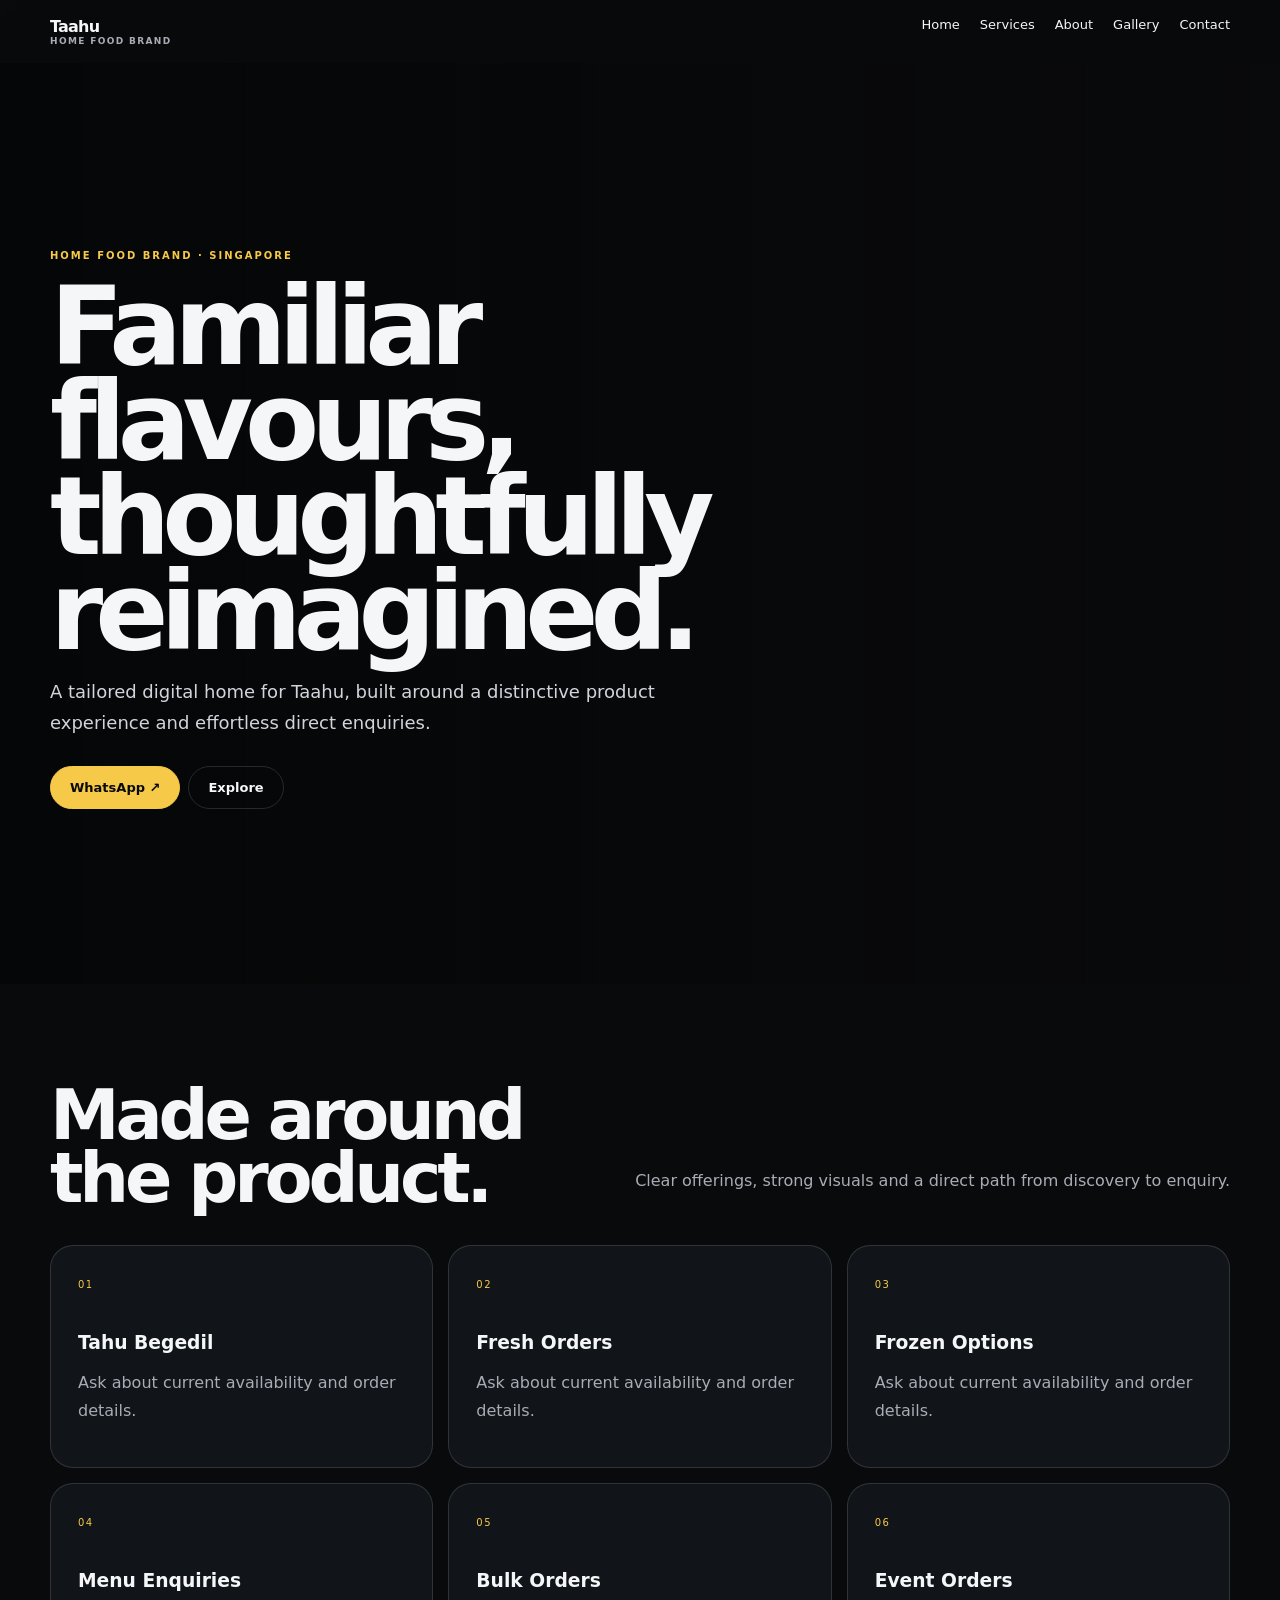
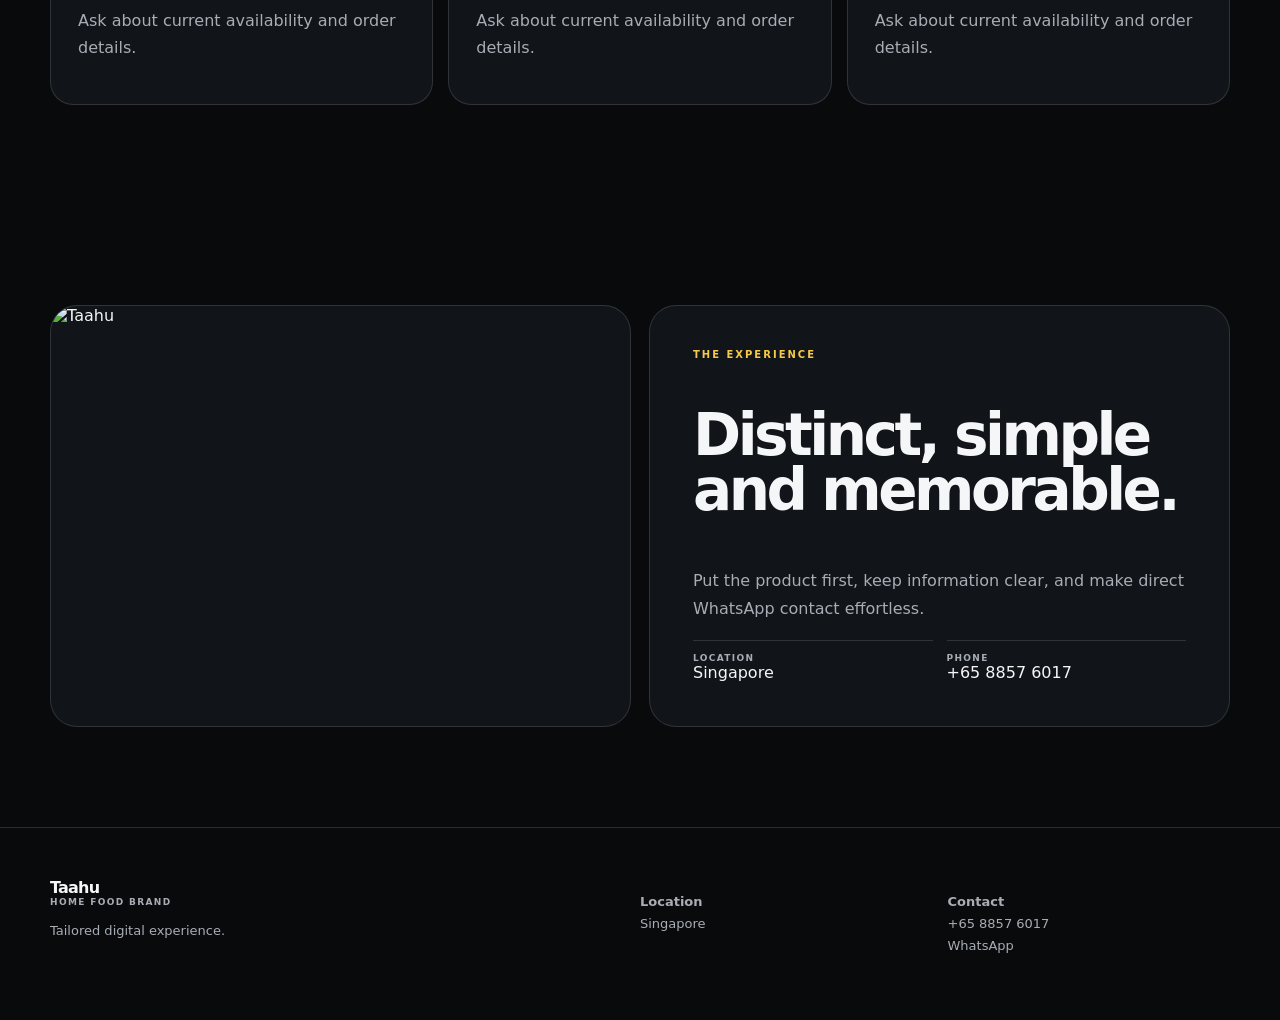
==== index.html @ affbb4fc "Build Taahu index.html" ====
<!doctype html><html><head><meta charset="utf-8"><meta name="viewport" content="width=device-width,initial-scale=1"><title>Taahu — index</title><style>:root{--b:#090a0c;--c:#111419;--t:#f5f6f7;--m:#a8adb5;--a:#f7c948;--l:#fff2}*{box-sizing:border-box}html{scroll-behavior:smooth}body{margin:0;background:var(--b);color:var(--t);font-family:Inter,system-ui,sans-serif}a{color:inherit;text-decoration:none}.w{width:min(calc(100% - 36px),1180px);margin:auto}.nav{position:fixed;z-index:5;inset:0 0 auto;padding:17px 0;background:#090a0ce8;backdrop-filter:blur(14px)}.ni{display:flex;justify-content:space-between}.brand{font-weight:850;letter-spacing:-.05em}.brand small{display:block;color:var(--m);font-size:9px;letter-spacing:.15em;text-transform:uppercase}.links{display:flex;gap:20px;font-size:13px}.links a:hover{color:var(--a)}section{padding:100px 0}.hero{min-height:100svh;position:relative;display:flex;align-items:end;overflow:hidden}.hero img{position:absolute;inset:0;width:100%;height:100%;object-fit:cover;filter:brightness(.58);z-index:-2}.hero:after{content:'';position:absolute;inset:0;background:linear-gradient(90deg,#050607e5,#05060722),linear-gradient(0deg,var(--b),transparent 45%);z-index:-1}.hero .w{padding:150px 0 75px}.ey{color:var(--a);font-size:10px;letter-spacing:.2em;text-transform:uppercase;font-weight:800}.hero h1{font-size:clamp(50px,9vw,108px);line-height:.88;letter-spacing:-.075em;max-width:900px;margin:18px 0}.hero p{max-width:650px;color:#d1d5db;line-height:1.7;font-size:18px}.btn{display:inline-block;margin:10px 8px 0 0;padding:13px 19px;border:1px solid var(--l);border-radius:999px;font-size:13px;font-weight:750}.primary{background:var(--a);color:#080a0b;border-color:var(--a)}.head{display:flex;justify-content:space-between;gap:25px;align-items:end;margin-bottom:35px}.head h2{font-size:clamp(40px,6vw,70px);line-height:.9;letter-spacing:-.06em;margin:0}.head p,.card p{color:var(--m);line-height:1.7}.grid{display:grid;grid-template-columns:repeat(3,1fr);gap:15px}.card{border:1px solid var(--l);border-radius:23px;padding:27px;min-height:205px;background:var(--c);transition:.4s}.card:hover{transform:translateY(-7px)}.num{color:var(--a);font-size:10px;letter-spacing:.15em}.card h3{margin:40px 0 8px}.split{display:grid;grid-template-columns:1fr 1fr;gap:18px}.panel{border:1px solid var(--l);border-radius:27px;overflow:hidden;background:var(--c)}.panel img{width:100%;height:100%;min-height:420px;object-fit:cover}.copy{padding:43px}.copy h2{font-size:clamp(35px,5vw,58px);line-height:.95;letter-spacing:-.06em}.copy p{color:var(--m);line-height:1.8}.facts{display:grid;grid-template-columns:1fr 1fr;gap:14px}.fact{border-top:1px solid var(--l);padding-top:12px}.fact b{display:block;color:var(--m);font-size:9px;letter-spacing:.15em;text-transform:uppercase}.gallery{display:grid;grid-template-columns:2fr 1fr 1fr;grid-auto-rows:240px;gap:12px}.gallery img{width:100%;height:100%;object-fit:cover;border-radius:18px}.gallery img:first-child{grid-row:span 2}.footer{border-top:1px solid var(--l);padding:50px 0}.foot{display:grid;grid-template-columns:2fr 1fr 1fr;gap:25px}.foot p{color:var(--m);font-size:13px;line-height:1.7}.reveal{opacity:0;transform:translateY(30px);transition:.8s}.on{opacity:1;transform:none}@media(max-width:800px){.links{display:none}.grid,.split,.foot{grid-template-columns:1fr}.head{display:block}.gallery{grid-template-columns:1fr 1fr;grid-auto-rows:170px}.gallery img:first-child{grid-column:span 2;grid-row:auto}.facts{grid-template-columns:1fr}.hero h1{font-size:clamp(50px,15vw,82px)}}</style></head><body><header class="nav"><div class="w ni"><a class="brand" href="index.html">Taahu<small>Home Food Brand</small></a><nav class="links"><a href="index.html">Home</a><a href="services.html">Services</a><a href="about.html">About</a><a href="gallery.html">Gallery</a><a href="contact.html">Contact</a></nav></div></header><main><section class="hero"><img src="https://images.unsplash.com/photo-1547592180-85f173990554?auto=format&fit=crop&w=1800&q=85" alt="Taahu"><div class="w reveal"><div class="ey">Home Food Brand · Singapore</div><h1>Familiar flavours, thoughtfully reimagined.</h1><p>A tailored digital home for Taahu, built around a distinctive product experience and effortless direct enquiries.</p><a class="btn primary" href="https://wa.me/6588576017?text=Hi%20Taahu%2C%20I%27d%20like%20to%20enquire.">WhatsApp ↗</a><a class="btn" href="services.html">Explore</a></div></section><section><div class="w"><div class="head reveal"><h2>Made around<br>the product.</h2><p>Clear offerings, strong visuals and a direct path from discovery to enquiry.</p></div><div class="grid"><article class="card reveal"><span class="num">01</span><h3>Tahu Begedil</h3><p>Ask about current availability and order details.</p></article><article class="card reveal"><span class="num">02</span><h3>Fresh Orders</h3><p>Ask about current availability and order details.</p></article><article class="card reveal"><span class="num">03</span><h3>Frozen Options</h3><p>Ask about current availability and order details.</p></article><article class="card reveal"><span class="num">04</span><h3>Menu Enquiries</h3><p>Ask about current availability and order details.</p></article><article class="card reveal"><span class="num">05</span><h3>Bulk Orders</h3><p>Ask about current availability and order details.</p></article><article class="card reveal"><span class="num">06</span><h3>Event Orders</h3><p>Ask about current availability and order details.</p></article></div></div></section><section><div class="w split"><div class="panel reveal"><img src="https://images.unsplash.com/photo-1547592180-85f173990554?auto=format&fit=crop&w=1800&q=85" alt="Taahu"></div><div class="panel copy reveal"><div class="ey">The experience</div><h2>Distinct, simple and memorable.</h2><p>Put the product first, keep information clear, and make direct WhatsApp contact effortless.</p><div class="facts"><div class="fact"><b>Location</b><span>Singapore</span></div><div class="fact"><b>Phone</b><span>+65 8857 6017</span></div></div></div></div></section></main><footer class="footer"><div class="w foot"><div><div class="brand">Taahu<small>Home Food Brand</small></div><p>Tailored digital experience.</p></div><div><p><b>Location</b><br>Singapore</p></div><div><p><b>Contact</b><br>+65 8857 6017<br><a href="https://wa.me/6588576017?text=Hi%20Taahu%2C%20I%27d%20like%20to%20enquire.">WhatsApp</a></p></div></div></footer><script>const q=new IntersectionObserver(es=>es.forEach(e=>e.isIntersecting&&e.target.classList.add('on')),{threshold:.12});document.querySelectorAll('.reveal').forEach(e=>q.observe(e));</script></body></html>
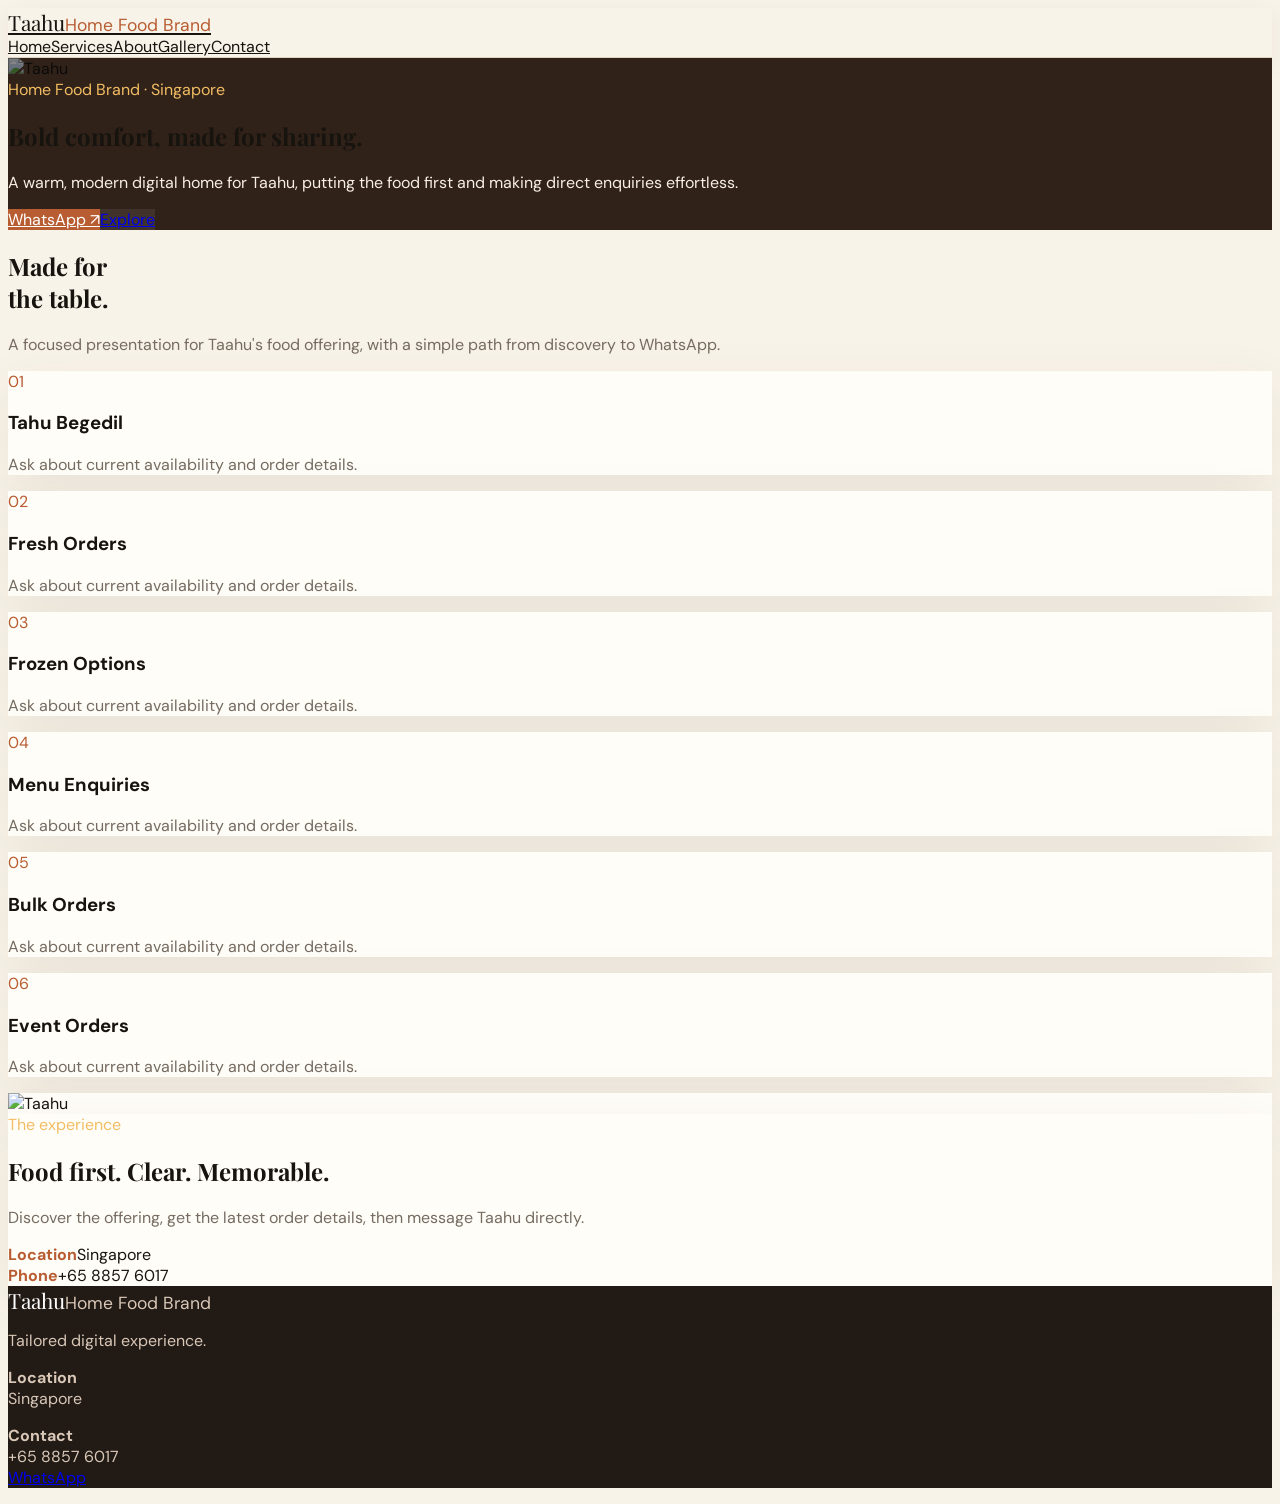
==== commit 1ccf397d: "Refine index.html for Taahu" ====
--- a/index.html
+++ b/index.html
@@ -1 +1 @@
-<!doctype html><html><head><meta charset="utf-8"><meta name="viewport" content="width=device-width,initial-scale=1"><title>Taahu — index</title><style>:root{--b:#090a0c;--c:#111419;--t:#f5f6f7;--m:#a8adb5;--a:#f7c948;--l:#fff2}*{box-sizing:border-box}html{scroll-behavior:smooth}body{margin:0;background:var(--b);color:var(--t);font-family:Inter,system-ui,sans-serif}a{color:inherit;text-decoration:none}.w{width:min(calc(100% - 36px),1180px);margin:auto}.nav{position:fixed;z-index:5;inset:0 0 auto;padding:17px 0;background:#090a0ce8;backdrop-filter:blur(14px)}.ni{display:flex;justify-content:space-between}.brand{font-weight:850;letter-spacing:-.05em}.brand small{display:block;color:var(--m);font-size:9px;letter-spacing:.15em;text-transform:uppercase}.links{display:flex;gap:20px;font-size:13px}.links a:hover{color:var(--a)}section{padding:100px 0}.hero{min-height:100svh;position:relative;display:flex;align-items:end;overflow:hidden}.hero img{position:absolute;inset:0;width:100%;height:100%;object-fit:cover;filter:brightness(.58);z-index:-2}.hero:after{content:'';position:absolute;inset:0;background:linear-gradient(90deg,#050607e5,#05060722),linear-gradient(0deg,var(--b),transparent 45%);z-index:-1}.hero .w{padding:150px 0 75px}.ey{color:var(--a);font-size:10px;letter-spacing:.2em;text-transform:uppercase;font-weight:800}.hero h1{font-size:clamp(50px,9vw,108px);line-height:.88;letter-spacing:-.075em;max-width:900px;margin:18px 0}.hero p{max-width:650px;color:#d1d5db;line-height:1.7;font-size:18px}.btn{display:inline-block;margin:10px 8px 0 0;padding:13px 19px;border:1px solid var(--l);border-radius:999px;font-size:13px;font-weight:750}.primary{background:var(--a);color:#080a0b;border-color:var(--a)}.head{display:flex;justify-content:space-between;gap:25px;align-items:end;margin-bottom:35px}.head h2{font-size:clamp(40px,6vw,70px);line-height:.9;letter-spacing:-.06em;margin:0}.head p,.card p{color:var(--m);line-height:1.7}.grid{display:grid;grid-template-columns:repeat(3,1fr);gap:15px}.card{border:1px solid var(--l);border-radius:23px;padding:27px;min-height:205px;background:var(--c);transition:.4s}.card:hover{transform:translateY(-7px)}.num{color:var(--a);font-size:10px;letter-spacing:.15em}.card h3{margin:40px 0 8px}.split{display:grid;grid-template-columns:1fr 1fr;gap:18px}.panel{border:1px solid var(--l);border-radius:27px;overflow:hidden;background:var(--c)}.panel img{width:100%;height:100%;min-height:420px;object-fit:cover}.copy{padding:43px}.copy h2{font-size:clamp(35px,5vw,58px);line-height:.95;letter-spacing:-.06em}.copy p{color:var(--m);line-height:1.8}.facts{display:grid;grid-template-columns:1fr 1fr;gap:14px}.fact{border-top:1px solid var(--l);padding-top:12px}.fact b{display:block;color:var(--m);font-size:9px;letter-spacing:.15em;text-transform:uppercase}.gallery{display:grid;grid-template-columns:2fr 1fr 1fr;grid-auto-rows:240px;gap:12px}.gallery img{width:100%;height:100%;object-fit:cover;border-radius:18px}.gallery img:first-child{grid-row:span 2}.footer{border-top:1px solid var(--l);padding:50px 0}.foot{display:grid;grid-template-columns:2fr 1fr 1fr;gap:25px}.foot p{color:var(--m);font-size:13px;line-height:1.7}.reveal{opacity:0;transform:translateY(30px);transition:.8s}.on{opacity:1;transform:none}@media(max-width:800px){.links{display:none}.grid,.split,.foot{grid-template-columns:1fr}.head{display:block}.gallery{grid-template-columns:1fr 1fr;grid-auto-rows:170px}.gallery img:first-child{grid-column:span 2;grid-row:auto}.facts{grid-template-columns:1fr}.hero h1{font-size:clamp(50px,15vw,82px)}}</style></head><body><header class="nav"><div class="w ni"><a class="brand" href="index.html">Taahu<small>Home Food Brand</small></a><nav class="links"><a href="index.html">Home</a><a href="services.html">Services</a><a href="about.html">About</a><a href="gallery.html">Gallery</a><a href="contact.html">Contact</a></nav></div></header><main><section class="hero"><img src="https://images.unsplash.com/photo-1547592180-85f173990554?auto=format&fit=crop&w=1800&q=85" alt="Taahu"><div class="w reveal"><div class="ey">Home Food Brand · Singapore</div><h1>Familiar flavours, thoughtfully reimagined.</h1><p>A tailored digital home for Taahu, built around a distinctive product experience and effortless direct enquiries.</p><a class="btn primary" href="https://wa.me/6588576017?text=Hi%20Taahu%2C%20I%27d%20like%20to%20enquire.">WhatsApp ↗</a><a class="btn" href="services.html">Explore</a></div></section><section><div class="w"><div class="head reveal"><h2>Made around<br>the product.</h2><p>Clear offerings, strong visuals and a direct path from discovery to enquiry.</p></div><div class="grid"><article class="card reveal"><span class="num">01</span><h3>Tahu Begedil</h3><p>Ask about current availability and order details.</p></article><article class="card reveal"><span class="num">02</span><h3>Fresh Orders</h3><p>Ask about current availability and order details.</p></article><article class="card reveal"><span class="num">03</span><h3>Frozen Options</h3><p>Ask about current availability and order details.</p></article><article class="card reveal"><span class="num">04</span><h3>Menu Enquiries</h3><p>Ask about current availability and order details.</p></article><article class="card reveal"><span class="num">05</span><h3>Bulk Orders</h3><p>Ask about current availability and order details.</p></article><article class="card reveal"><span class="num">06</span><h3>Event Orders</h3><p>Ask about current availability and order details.</p></article></div></div></section><section><div class="w split"><div class="panel reveal"><img src="https://images.unsplash.com/photo-1547592180-85f173990554?auto=format&fit=crop&w=1800&q=85" alt="Taahu"></div><div class="panel copy reveal"><div class="ey">The experience</div><h2>Distinct, simple and memorable.</h2><p>Put the product first, keep information clear, and make direct WhatsApp contact effortless.</p><div class="facts"><div class="fact"><b>Location</b><span>Singapore</span></div><div class="fact"><b>Phone</b><span>+65 8857 6017</span></div></div></div></div></section></main><footer class="footer"><div class="w foot"><div><div class="brand">Taahu<small>Home Food Brand</small></div><p>Tailored digital experience.</p></div><div><p><b>Location</b><br>Singapore</p></div><div><p><b>Contact</b><br>+65 8857 6017<br><a href="https://wa.me/6588576017?text=Hi%20Taahu%2C%20I%27d%20like%20to%20enquire.">WhatsApp</a></p></div></div></footer><script>const q=new IntersectionObserver(es=>es.forEach(e=>e.isIntersecting&&e.target.classList.add('on')),{threshold:.12});document.querySelectorAll('.reveal').forEach(e=>q.observe(e));</script></body></html>+<!doctype html><html><head><meta charset="utf-8"><meta name="viewport" content="width=device-width,initial-scale=1"><title>Taahu — Singapore</title><link rel="stylesheet" href="styles.css"></head><body><header class="nav"><div class="w ni"><a class="brand" href="index.html">Taahu<small>Home Food Brand</small></a><nav class="links"><a href="index.html">Home</a><a href="services.html">Services</a><a href="about.html">About</a><a href="gallery.html">Gallery</a><a href="contact.html">Contact</a></nav></div></header><main><section class="hero"><img src="https://images.unsplash.com/photo-1547592180-85f173990554?auto=format&fit=crop&w=1800&q=85" alt="Taahu"><div class="w reveal"><div class="ey">Home Food Brand · Singapore</div><h1>Bold comfort, made for sharing.</h1><p>A warm, modern digital home for Taahu, putting the food first and making direct enquiries effortless.</p><a class="btn primary" href="https://wa.me/6588576017?text=Hi%20Taahu%2C%20I%27d%20like%20to%20enquire.">WhatsApp ↗</a><a class="btn" href="services.html">Explore</a></div></section><section><div class="w"><div class="head reveal"><h2>Made for<br>the table.</h2><p>A focused presentation for Taahu's food offering, with a simple path from discovery to WhatsApp.</p></div><div class="grid"><article class="card reveal"><span class="num">01</span><h3>Tahu Begedil</h3><p>Ask about current availability and order details.</p></article><article class="card reveal"><span class="num">02</span><h3>Fresh Orders</h3><p>Ask about current availability and order details.</p></article><article class="card reveal"><span class="num">03</span><h3>Frozen Options</h3><p>Ask about current availability and order details.</p></article><article class="card reveal"><span class="num">04</span><h3>Menu Enquiries</h3><p>Ask about current availability and order details.</p></article><article class="card reveal"><span class="num">05</span><h3>Bulk Orders</h3><p>Ask about current availability and order details.</p></article><article class="card reveal"><span class="num">06</span><h3>Event Orders</h3><p>Ask about current availability and order details.</p></article></div></div></section><section><div class="w split"><div class="panel reveal"><img src="https://images.unsplash.com/photo-1547592180-85f173990554?auto=format&fit=crop&w=1800&q=85" alt="Taahu"></div><div class="panel copy reveal"><div class="ey">The experience</div><h2>Food first. Clear. Memorable.</h2><p>Discover the offering, get the latest order details, then message Taahu directly.</p><div class="facts"><div class="fact"><b>Location</b><span>Singapore</span></div><div class="fact"><b>Phone</b><span>+65 8857 6017</span></div></div></div></div></section></main><footer class="footer"><div class="w foot"><div><div class="brand">Taahu<small>Home Food Brand</small></div><p>Tailored digital experience.</p></div><div><p><b>Location</b><br>Singapore</p></div><div><p><b>Contact</b><br>+65 8857 6017<br><a href="https://wa.me/6588576017?text=Hi%20Taahu%2C%20I%27d%20like%20to%20enquire.">WhatsApp</a></p></div></div></footer><script src="script.js" defer></script></body></html>
--- a/styles.css
+++ b/styles.css
@@ -0,0 +1,3 @@
+@import url('https://fonts.googleapis.com/css2?family=DM+Sans:wght@400;500;600;700&family=Playfair+Display:wght@600;700&display=swap');
+:root{--ink:#17130f;--paper:#f8f3e9;--card:#fffdf8;--spice:#b85c32;--gold:#d79b32;--muted:#756b60;--line:#dfd2bf;--dark:#211a15}
+*{box-sizing:border-box}html{scroll-behavior:smooth}body{font-family:'DM Sans',sans-serif;background:var(--paper);color:var(--ink)}a{transition:.25s ease}.nav{background:rgba(248,243,233,.9)!important;border-bottom:1px solid var(--line);box-shadow:0 8px 28px rgba(50,35,20,.06)}.brand{font-family:'Playfair Display',serif;font-size:21px;color:var(--ink)}.brand small{font-family:'DM Sans',sans-serif;color:var(--spice)!important}.links a{color:var(--ink)}.links a:hover{color:var(--spice)!important}.hero{background:#302219}.hero img{filter:brightness(.52) saturate(.82)!important}.hero:after{background:linear-gradient(90deg,rgba(25,17,11,.82),rgba(25,17,11,.1)),linear-gradient(0deg,#211a15,transparent 55%)!important}.ey{color:#f2bd63!important}.hero h1,.head h2,.copy h2{font-family:'Playfair Display',serif;font-weight:700}.hero p{color:#f7eee4}.btn{border-color:rgba(255,255,255,.28);background:rgba(255,255,255,.08);backdrop-filter:blur(8px)}.primary{background:var(--spice)!important;border-color:var(--spice)!important;color:#fff!important}.card,.panel{background:var(--card);border-color:var(--line);box-shadow:0 18px 55px rgba(74,48,27,.08)}.card:hover{transform:translateY(-8px) rotate(-.3deg);box-shadow:0 28px 70px rgba(74,48,27,.14)}.num{color:var(--spice)}.card p,.head p,.copy p{color:var(--muted)}.fact{border-color:var(--line)}.fact b{color:var(--spice)}.gallery img{box-shadow:0 18px 45px rgba(74,48,27,.1)}.footer{background:var(--dark);border:0;color:#fff3e6}.footer .brand{color:#fff}.footer .brand small,.footer p{color:#d9c7b7!important}.footer a:hover{color:#f2bd63}.reveal{transition:opacity .8s ease,transform .8s cubic-bezier(.2,.75,.2,1)}@media(max-width:800px){.hero .w{padding-bottom:55px}.card{min-height:180px}.copy{padding:30px}}
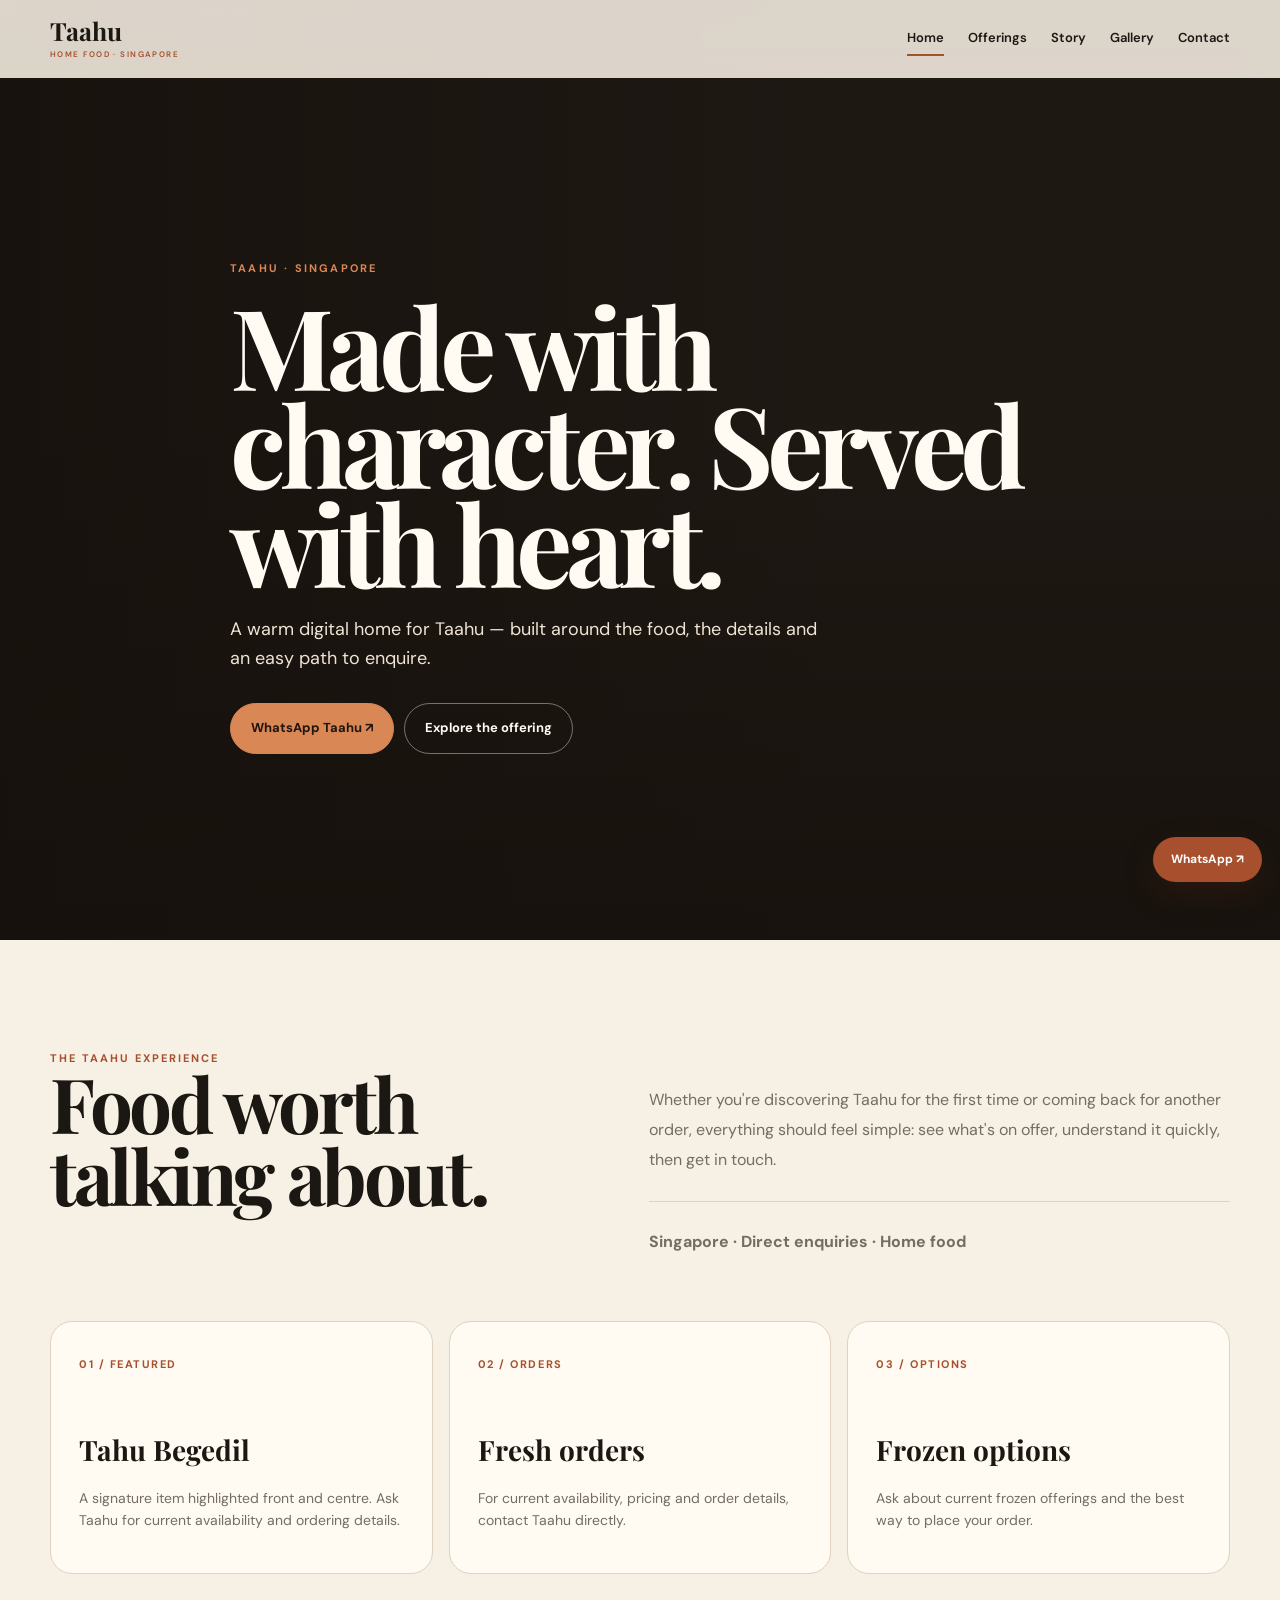
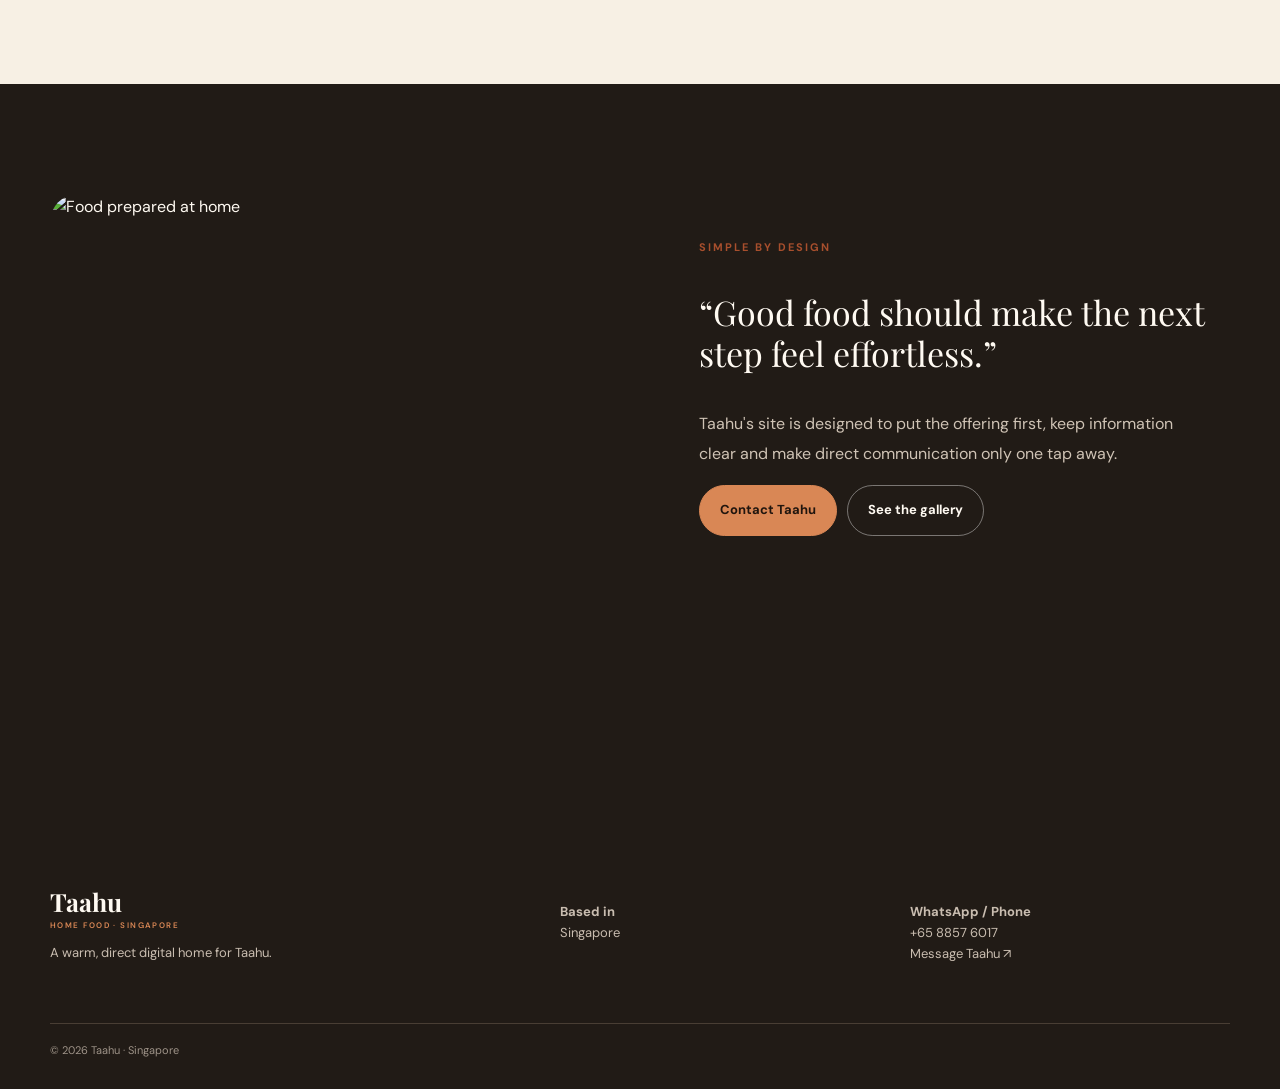
==== commit 841f9ec7: "Rebuild Taahu page design" ====
--- a/index.html
+++ b/index.html
@@ -1 +1 @@
-<!doctype html><html><head><meta charset="utf-8"><meta name="viewport" content="width=device-width,initial-scale=1"><title>Taahu — Singapore</title><link rel="stylesheet" href="styles.css"></head><body><header class="nav"><div class="w ni"><a class="brand" href="index.html">Taahu<small>Home Food Brand</small></a><nav class="links"><a href="index.html">Home</a><a href="services.html">Services</a><a href="about.html">About</a><a href="gallery.html">Gallery</a><a href="contact.html">Contact</a></nav></div></header><main><section class="hero"><img src="https://images.unsplash.com/photo-1547592180-85f173990554?auto=format&fit=crop&w=1800&q=85" alt="Taahu"><div class="w reveal"><div class="ey">Home Food Brand · Singapore</div><h1>Bold comfort, made for sharing.</h1><p>A warm, modern digital home for Taahu, putting the food first and making direct enquiries effortless.</p><a class="btn primary" href="https://wa.me/6588576017?text=Hi%20Taahu%2C%20I%27d%20like%20to%20enquire.">WhatsApp ↗</a><a class="btn" href="services.html">Explore</a></div></section><section><div class="w"><div class="head reveal"><h2>Made for<br>the table.</h2><p>A focused presentation for Taahu's food offering, with a simple path from discovery to WhatsApp.</p></div><div class="grid"><article class="card reveal"><span class="num">01</span><h3>Tahu Begedil</h3><p>Ask about current availability and order details.</p></article><article class="card reveal"><span class="num">02</span><h3>Fresh Orders</h3><p>Ask about current availability and order details.</p></article><article class="card reveal"><span class="num">03</span><h3>Frozen Options</h3><p>Ask about current availability and order details.</p></article><article class="card reveal"><span class="num">04</span><h3>Menu Enquiries</h3><p>Ask about current availability and order details.</p></article><article class="card reveal"><span class="num">05</span><h3>Bulk Orders</h3><p>Ask about current availability and order details.</p></article><article class="card reveal"><span class="num">06</span><h3>Event Orders</h3><p>Ask about current availability and order details.</p></article></div></div></section><section><div class="w split"><div class="panel reveal"><img src="https://images.unsplash.com/photo-1547592180-85f173990554?auto=format&fit=crop&w=1800&q=85" alt="Taahu"></div><div class="panel copy reveal"><div class="ey">The experience</div><h2>Food first. Clear. Memorable.</h2><p>Discover the offering, get the latest order details, then message Taahu directly.</p><div class="facts"><div class="fact"><b>Location</b><span>Singapore</span></div><div class="fact"><b>Phone</b><span>+65 8857 6017</span></div></div></div></div></section></main><footer class="footer"><div class="w foot"><div><div class="brand">Taahu<small>Home Food Brand</small></div><p>Tailored digital experience.</p></div><div><p><b>Location</b><br>Singapore</p></div><div><p><b>Contact</b><br>+65 8857 6017<br><a href="https://wa.me/6588576017?text=Hi%20Taahu%2C%20I%27d%20like%20to%20enquire.">WhatsApp</a></p></div></div></footer><script src="script.js" defer></script></body></html>+<!doctype html><html lang="en"><head><meta charset="utf-8"><meta name="viewport" content="width=device-width,initial-scale=1"><title>Taahu — Home Food, Singapore</title><meta name="description" content="Taahu — a Singapore home food brand. Discover the offering and enquire directly."><link rel="stylesheet" href="styles.css"></head><body><header class="nav"><div class="wrap nav-inner"><a class="brand" href="index.html">Taahu<small>Home Food · Singapore</small></a><button class="menu" aria-label="Menu">☰</button><nav class="links"><a href="index.html">Home</a><a href="services.html">Offerings</a><a href="about.html">Story</a><a href="gallery.html">Gallery</a><a href="contact.html">Contact</a></nav></div></header><main><section class="hero"><img class="hero-media" src="https://images.unsplash.com/photo-1547592180-85f173990554?auto=format&fit=crop&w=2000&q=90" alt="Fresh food prepared for sharing"><div class="wrap hero-content reveal"><div class="eyebrow">Taahu · Singapore</div><h1>Made with character. Served with heart.</h1><p>A warm digital home for Taahu — built around the food, the details and an easy path to enquire.</p><div class="actions"><a class="btn primary" href="https://wa.me/6588576017?text=Hi%20Taahu%2C%20I%27d%20like%20to%20enquire.">WhatsApp Taahu ↗</a><a class="btn" href="services.html">Explore the offering</a></div></div></section><section><div class="wrap"><div class="intro reveal"><div><div class="kicker">The Taahu experience</div><h2>Food worth<br>talking about.</h2></div><div><p>Whether you're discovering Taahu for the first time or coming back for another order, everything should feel simple: see what's on offer, understand it quickly, then get in touch.</p><div class="rule"></div><p><strong>Singapore · Direct enquiries · Home food</strong></p></div></div><div class="cards"><article class="card reveal stagger"><span class="number">01 / FEATURED</span><h3>Tahu Begedil</h3><p>A signature item highlighted front and centre. Ask Taahu for current availability and ordering details.</p></article><article class="card reveal stagger"><span class="number">02 / ORDERS</span><h3>Fresh orders</h3><p>For current availability, pricing and order details, contact Taahu directly.</p></article><article class="card reveal stagger"><span class="number">03 / OPTIONS</span><h3>Frozen options</h3><p>Ask about current frozen offerings and the best way to place your order.</p></article></div></div></section><section class="feature"><div class="wrap feature-grid"><div class="photo reveal"><img src="https://images.unsplash.com/photo-1515003197210-e0cd71810b5f?auto=format&fit=crop&w=1400&q=90" alt="Food prepared at home"></div><div class="feature-copy reveal"><div class="kicker">Simple by design</div><div class="quote">“Good food should make the next step feel effortless.”</div><p>Taahu's site is designed to put the offering first, keep information clear and make direct communication only one tap away.</p><div class="actions"><a class="btn primary" href="contact.html">Contact Taahu</a><a class="btn" href="gallery.html">See the gallery</a></div></div></div></section></main><footer class="footer"><div class="wrap footer-grid"><div><div class="brand">Taahu<small>Home Food · Singapore</small></div><p>A warm, direct digital home for Taahu.</p></div><div><p><strong>Based in</strong><br>Singapore</p></div><div><p><strong>WhatsApp / Phone</strong><br>+65 8857 6017<br><a href="https://wa.me/6588576017">Message Taahu ↗</a></p></div></div><div class="wrap bottom">© 2026 Taahu · Singapore</div></footer><a class="floating" href="https://wa.me/6588576017?text=Hi%20Taahu%2C%20I%27d%20like%20to%20enquire.">WhatsApp ↗</a><script src="script.js" defer></script></body></html>
--- a/styles.css
+++ b/styles.css
@@ -1,3 +1,3 @@
 @import url('https://fonts.googleapis.com/css2?family=DM+Sans:wght@400;500;600;700&family=Playfair+Display:wght@600;700&display=swap');
-:root{--ink:#17130f;--paper:#f8f3e9;--card:#fffdf8;--spice:#b85c32;--gold:#d79b32;--muted:#756b60;--line:#dfd2bf;--dark:#211a15}
-*{box-sizing:border-box}html{scroll-behavior:smooth}body{font-family:'DM Sans',sans-serif;background:var(--paper);color:var(--ink)}a{transition:.25s ease}.nav{background:rgba(248,243,233,.9)!important;border-bottom:1px solid var(--line);box-shadow:0 8px 28px rgba(50,35,20,.06)}.brand{font-family:'Playfair Display',serif;font-size:21px;color:var(--ink)}.brand small{font-family:'DM Sans',sans-serif;color:var(--spice)!important}.links a{color:var(--ink)}.links a:hover{color:var(--spice)!important}.hero{background:#302219}.hero img{filter:brightness(.52) saturate(.82)!important}.hero:after{background:linear-gradient(90deg,rgba(25,17,11,.82),rgba(25,17,11,.1)),linear-gradient(0deg,#211a15,transparent 55%)!important}.ey{color:#f2bd63!important}.hero h1,.head h2,.copy h2{font-family:'Playfair Display',serif;font-weight:700}.hero p{color:#f7eee4}.btn{border-color:rgba(255,255,255,.28);background:rgba(255,255,255,.08);backdrop-filter:blur(8px)}.primary{background:var(--spice)!important;border-color:var(--spice)!important;color:#fff!important}.card,.panel{background:var(--card);border-color:var(--line);box-shadow:0 18px 55px rgba(74,48,27,.08)}.card:hover{transform:translateY(-8px) rotate(-.3deg);box-shadow:0 28px 70px rgba(74,48,27,.14)}.num{color:var(--spice)}.card p,.head p,.copy p{color:var(--muted)}.fact{border-color:var(--line)}.fact b{color:var(--spice)}.gallery img{box-shadow:0 18px 45px rgba(74,48,27,.1)}.footer{background:var(--dark);border:0;color:#fff3e6}.footer .brand{color:#fff}.footer .brand small,.footer p{color:#d9c7b7!important}.footer a:hover{color:#f2bd63}.reveal{transition:opacity .8s ease,transform .8s cubic-bezier(.2,.75,.2,1)}@media(max-width:800px){.hero .w{padding-bottom:55px}.card{min-height:180px}.copy{padding:30px}}+:root{--ink:#1b1712;--cream:#f7f0e4;--paper:#fffaf2;--rust:#a84f2d;--clay:#d98755;--olive:#6c7150;--line:#dfd2c0;--muted:#756d63;--dark:#211b16}
+*{box-sizing:border-box}html{scroll-behavior:smooth}body{margin:0;background:var(--cream);color:var(--ink);font-family:'DM Sans',sans-serif;line-height:1.6}a{text-decoration:none;color:inherit}.wrap{width:min(1180px,calc(100% - 40px));margin:auto}.nav{position:fixed;top:0;left:0;right:0;z-index:20;padding:18px 0;background:rgba(247,240,228,.88);backdrop-filter:blur(16px);border-bottom:1px solid transparent;transition:.35s}.nav.scrolled{border-color:var(--line);box-shadow:0 12px 40px rgba(55,38,20,.08)}.nav-inner{display:flex;align-items:center;justify-content:space-between;gap:24px}.brand{font-family:'Playfair Display',serif;font-size:25px;font-weight:700;line-height:1}.brand small{display:block;font:600 8px 'DM Sans';letter-spacing:.18em;text-transform:uppercase;color:var(--rust);margin-top:6px}.links{display:flex;gap:24px;font-size:13px;font-weight:600}.links a{position:relative}.links a:after{content:'';position:absolute;left:0;bottom:-7px;width:0;height:2px;background:var(--rust);transition:.3s}.links a:hover:after,.links a.active:after{width:100%}.menu{display:none;border:0;background:var(--ink);color:var(--paper);border-radius:50%;width:42px;height:42px}.hero{min-height:100svh;display:grid;align-items:end;position:relative;overflow:hidden;background:var(--dark);color:var(--paper)}.hero-media{position:absolute;inset:0;width:100%;height:100%;object-fit:cover;opacity:.72}.hero:after{content:'';position:absolute;inset:0;background:linear-gradient(90deg,rgba(22,17,12,.88),rgba(22,17,12,.25) 65%),linear-gradient(0deg,rgba(22,17,12,.8),transparent 55%)}.hero-content{position:relative;z-index:2;padding:150px 0 76px;max-width:820px}.eyebrow{font-size:11px;font-weight:700;letter-spacing:.2em;text-transform:uppercase;color:var(--clay)}h1,h2,h3{margin-top:0}h1{font-family:'Playfair Display',serif;font-size:clamp(58px,9vw,112px);line-height:.88;letter-spacing:-.055em;margin:18px 0 24px}h2{font-family:'Playfair Display',serif;font-size:clamp(42px,6vw,76px);line-height:.94;letter-spacing:-.045em}.hero p{font-size:18px;max-width:600px;color:#eee3d4;margin-bottom:30px}.actions{display:flex;flex-wrap:wrap;gap:10px}.btn{display:inline-flex;align-items:center;justify-content:center;padding:14px 20px;border-radius:999px;border:1px solid rgba(255,255,255,.4);font-size:13px;font-weight:700;transition:.3s}.btn.primary{background:var(--clay);border-color:var(--clay);color:#20150e}.btn.dark{background:var(--ink);border-color:var(--ink);color:var(--paper)}.btn:hover{transform:translateY(-3px);filter:brightness(1.05)}section{padding:110px 0}.intro{display:grid;grid-template-columns:1fr 1.1fr;gap:70px;align-items:end}.intro p,.copy p{color:var(--muted);font-size:16px;line-height:1.9}.rule{height:1px;background:var(--line);margin:25px 0}.kicker{color:var(--rust);font-size:11px;font-weight:700;letter-spacing:.18em;text-transform:uppercase}.cards{display:grid;grid-template-columns:repeat(3,1fr);gap:16px;margin-top:48px}.card{background:var(--paper);border:1px solid var(--line);padding:28px;border-radius:22px;min-height:230px;transition:.35s}.card:hover{transform:translateY(-7px);box-shadow:0 20px 45px rgba(62,43,25,.1);border-color:#c7aa91}.card .number{font-size:11px;color:var(--rust);font-weight:700;letter-spacing:.14em}.card h3{font-family:'Playfair Display',serif;font-size:28px;margin:52px 0 8px}.card p{color:var(--muted);font-size:14px}.feature{background:var(--dark);color:var(--paper)}.feature-grid{display:grid;grid-template-columns:1.05fr .95fr;gap:20px;align-items:stretch}.photo{border-radius:28px;overflow:hidden;min-height:520px}.photo img{width:100%;height:100%;object-fit:cover;display:block}.feature-copy{padding:45px 20px}.feature-copy p{color:#cfc3b5;line-height:1.9}.quote{font-family:'Playfair Display',serif;font-size:34px;line-height:1.2;color:var(--paper);margin:35px 0}.page-head{padding-top:170px;padding-bottom:70px;background:var(--paper)}.page-head h1{color:var(--ink);font-size:clamp(55px,8vw,100px);max-width:850px}.page-head p{max-width:620px;color:var(--muted);font-size:17px}.split{display:grid;grid-template-columns:1fr 1fr;gap:20px}.panel{background:var(--paper);border:1px solid var(--line);border-radius:26px;overflow:hidden}.panel img{width:100%;height:100%;min-height:470px;object-fit:cover}.panel-copy{padding:44px}.facts{display:grid;grid-template-columns:1fr 1fr;gap:15px;margin:30px 0}.fact{border-top:1px solid var(--line);padding-top:12px}.fact b{display:block;font-size:9px;letter-spacing:.15em;text-transform:uppercase;color:var(--muted);margin-bottom:4px}.fact span{font-weight:600}.gallery{display:grid;grid-template-columns:1.35fr .8fr .8fr;grid-auto-rows:250px;gap:14px}.gallery figure{margin:0;border-radius:22px;overflow:hidden;background:#ddd}.gallery img{width:100%;height:100%;object-fit:cover;transition:.6s}.gallery figure:hover img{transform:scale(1.05)}.gallery figure:first-child{grid-row:span 2}.gallery figure:nth-child(4){grid-column:2/4}.contact-grid{display:grid;grid-template-columns:.85fr 1.15fr;gap:20px}.contact-card{padding:44px;background:var(--dark);color:var(--paper);border-radius:28px}.contact-card p{color:#d1c6b8}.contact-card .fact{border-color:#55483c}.footer{background:var(--dark);color:var(--paper);padding:65px 0 30px}.footer-grid{display:grid;grid-template-columns:1.5fr 1fr 1fr;gap:30px}.footer p{color:#c9bdb0;font-size:13px}.footer .brand small{color:var(--clay)}.bottom{border-top:1px solid #493e34;margin-top:45px;padding-top:18px;color:#9e9388;font-size:11px}.reveal{opacity:0;transform:translateY(28px);transition:opacity .8s ease,transform .8s ease}.reveal.on{opacity:1;transform:none}.stagger:nth-child(2){transition-delay:.08s}.stagger:nth-child(3){transition-delay:.16s}.stagger:nth-child(4){transition-delay:.24s}.floating{position:fixed;right:18px;bottom:18px;z-index:15;background:var(--rust);color:white;padding:13px 18px;border-radius:999px;font-size:12px;font-weight:700;box-shadow:0 12px 30px rgba(80,35,20,.28)}@media(max-width:800px){.wrap{width:min(100% - 28px,1180px)}.links{display:none;position:absolute;top:72px;left:14px;right:14px;background:var(--paper);border:1px solid var(--line);border-radius:18px;padding:18px;flex-direction:column;gap:15px;box-shadow:0 20px 50px rgba(30,20,10,.12)}.links.open{display:flex}.menu{display:block}.hero-content{padding:140px 0 55px}.intro,.feature-grid,.split,.contact-grid{grid-template-columns:1fr;gap:28px}.cards{grid-template-columns:1fr}.photo{min-height:360px}.gallery{grid-template-columns:1fr 1fr;grid-auto-rows:180px}.gallery figure:first-child{grid-column:span 2;grid-row:auto}.gallery figure:nth-child(4){grid-column:auto}.panel img{min-height:330px}.panel-copy,.contact-card{padding:30px}.facts{grid-template-columns:1fr}.footer-grid{grid-template-columns:1fr 1fr}.footer-grid>div:first-child{grid-column:1/-1}section{padding:80px 0}}
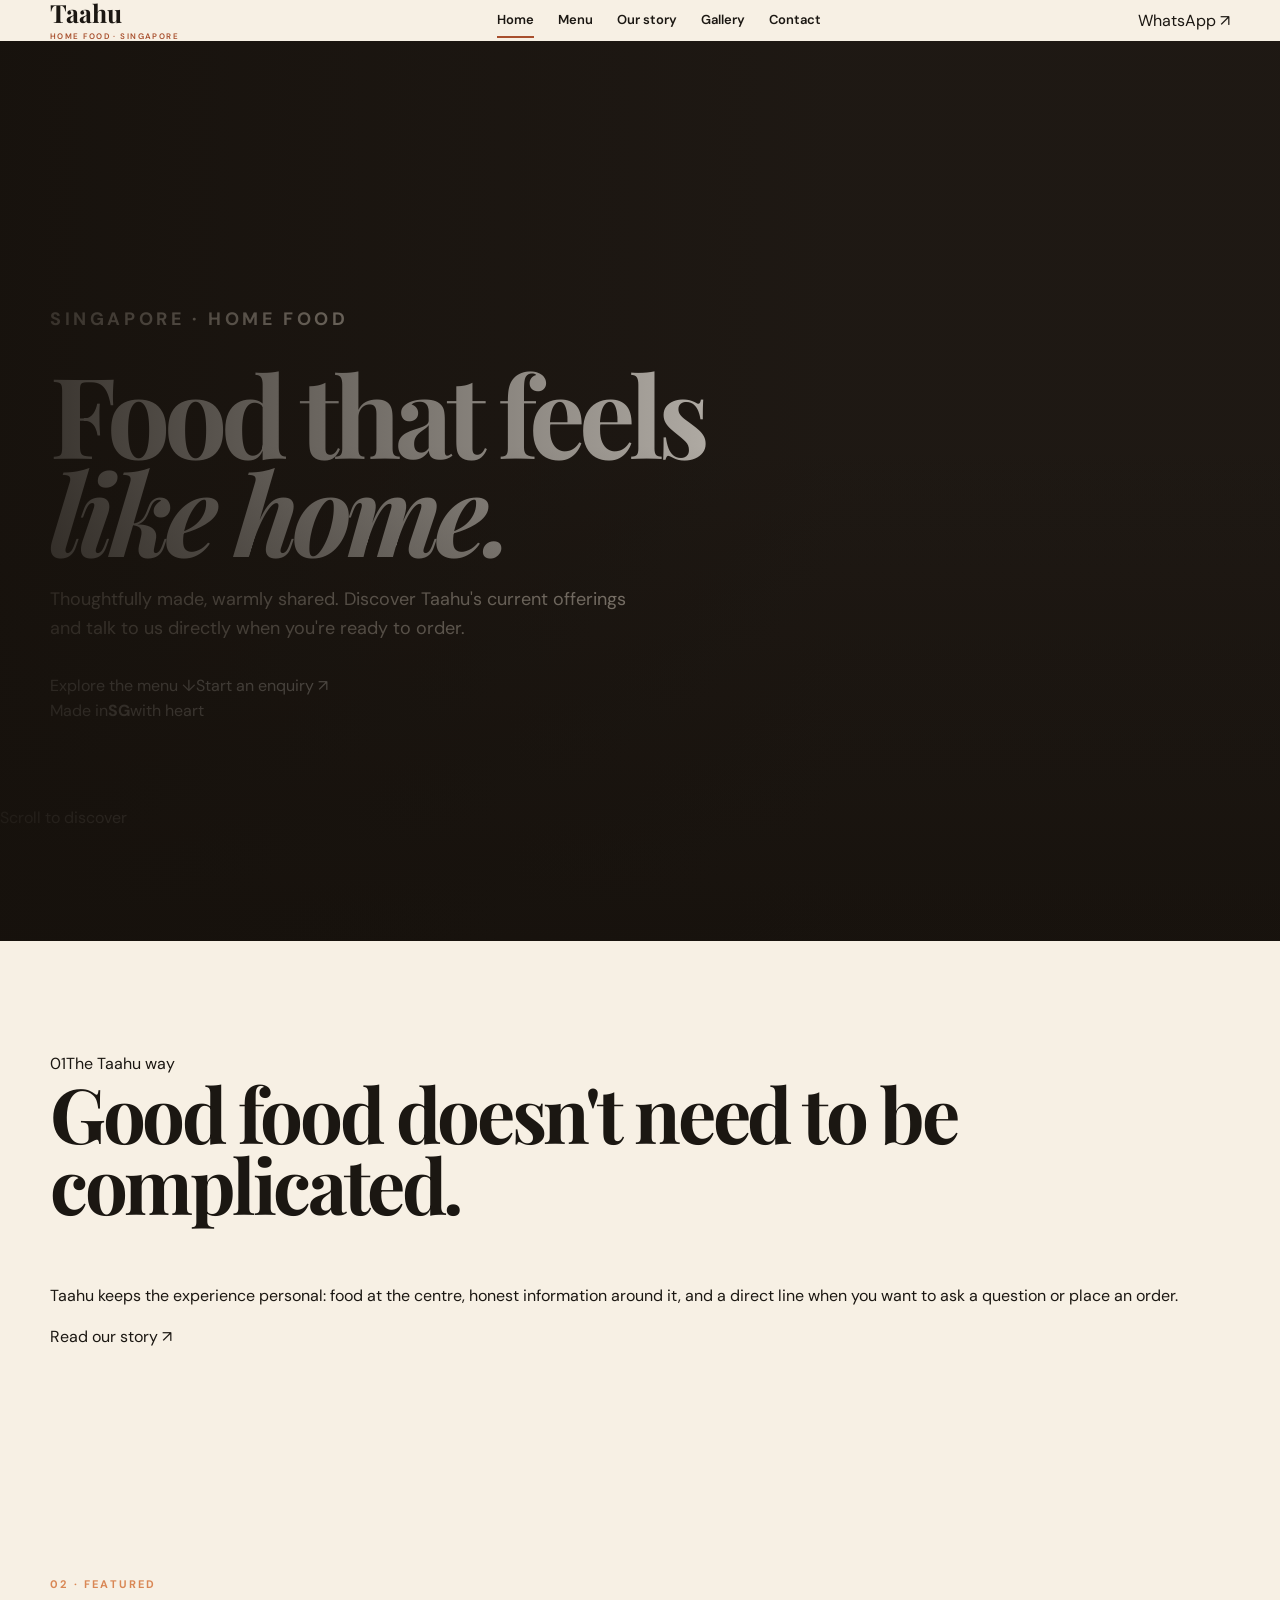
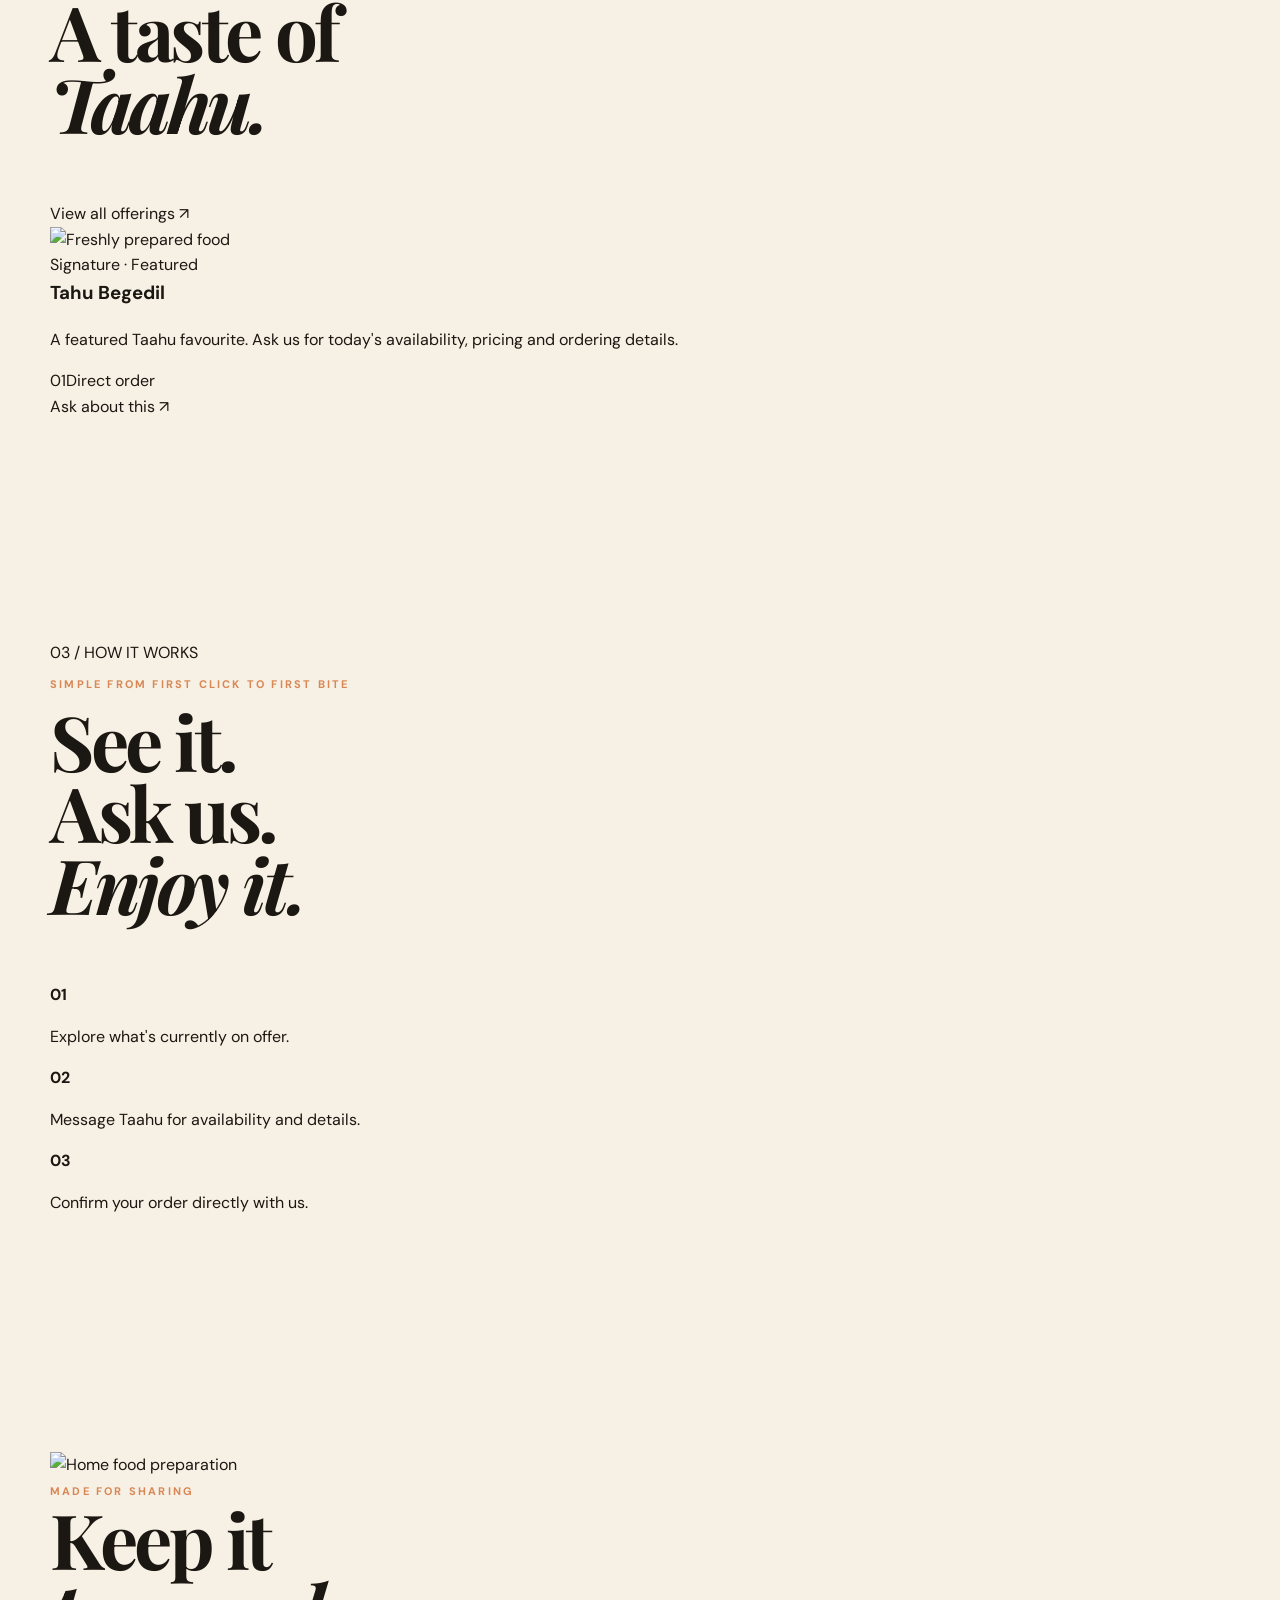
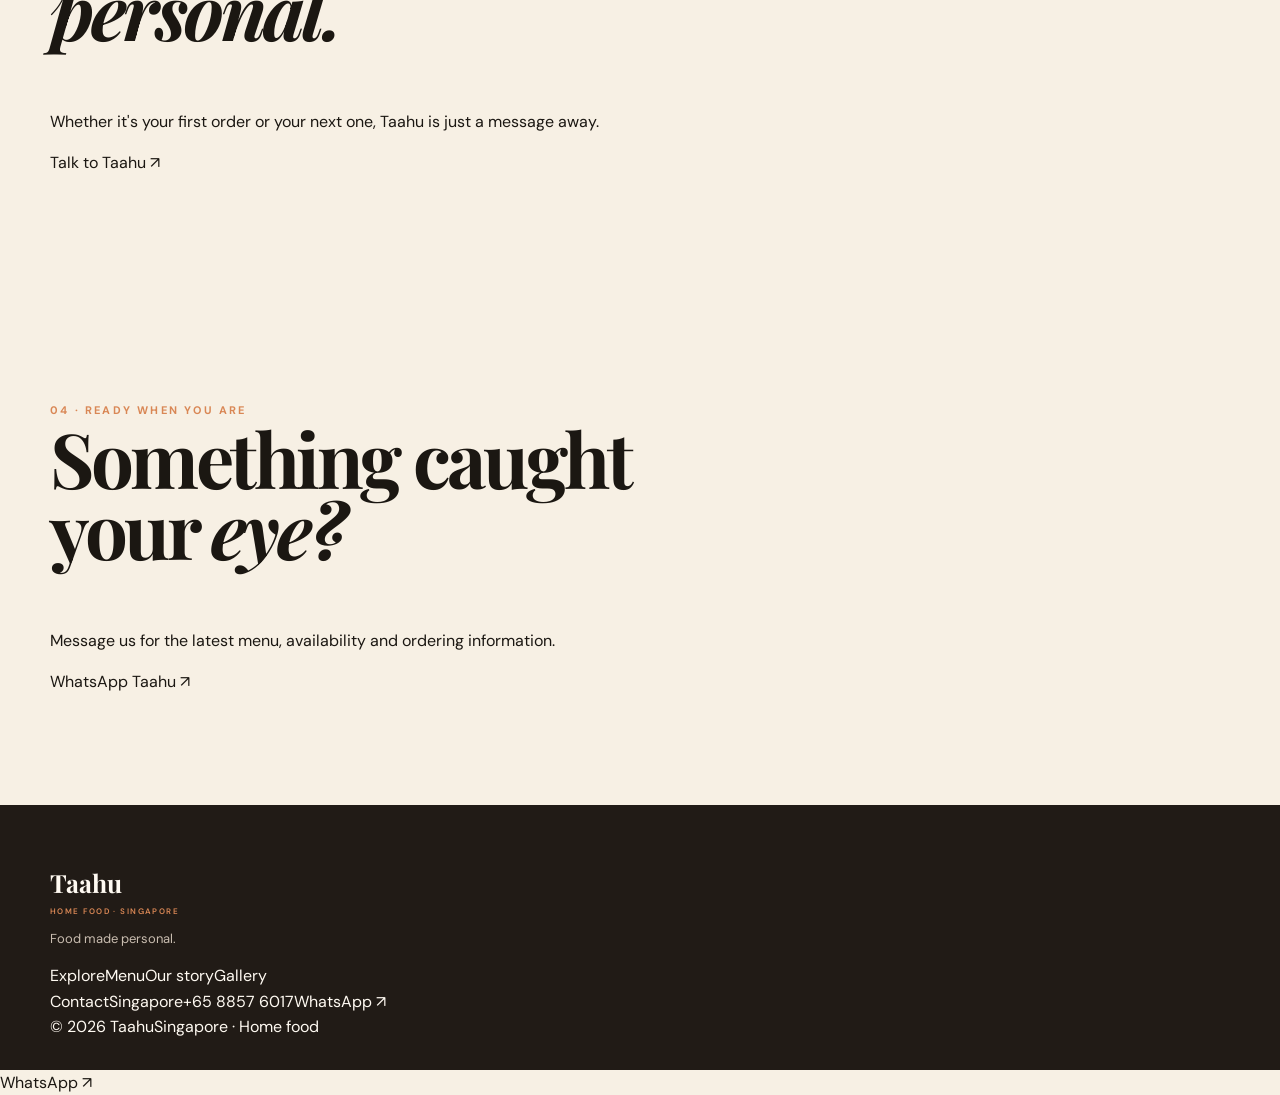
==== commit 63a1f468: "Rebuild S9 into premium Taahu food brand experience" ====
--- a/index.html
+++ b/index.html
@@ -1 +1,58 @@
-<!doctype html><html lang="en"><head><meta charset="utf-8"><meta name="viewport" content="width=device-width,initial-scale=1"><title>Taahu — Home Food, Singapore</title><meta name="description" content="Taahu — a Singapore home food brand. Discover the offering and enquire directly."><link rel="stylesheet" href="styles.css"></head><body><header class="nav"><div class="wrap nav-inner"><a class="brand" href="index.html">Taahu<small>Home Food · Singapore</small></a><button class="menu" aria-label="Menu">☰</button><nav class="links"><a href="index.html">Home</a><a href="services.html">Offerings</a><a href="about.html">Story</a><a href="gallery.html">Gallery</a><a href="contact.html">Contact</a></nav></div></header><main><section class="hero"><img class="hero-media" src="https://images.unsplash.com/photo-1547592180-85f173990554?auto=format&fit=crop&w=2000&q=90" alt="Fresh food prepared for sharing"><div class="wrap hero-content reveal"><div class="eyebrow">Taahu · Singapore</div><h1>Made with character. Served with heart.</h1><p>A warm digital home for Taahu — built around the food, the details and an easy path to enquire.</p><div class="actions"><a class="btn primary" href="https://wa.me/6588576017?text=Hi%20Taahu%2C%20I%27d%20like%20to%20enquire.">WhatsApp Taahu ↗</a><a class="btn" href="services.html">Explore the offering</a></div></div></section><section><div class="wrap"><div class="intro reveal"><div><div class="kicker">The Taahu experience</div><h2>Food worth<br>talking about.</h2></div><div><p>Whether you're discovering Taahu for the first time or coming back for another order, everything should feel simple: see what's on offer, understand it quickly, then get in touch.</p><div class="rule"></div><p><strong>Singapore · Direct enquiries · Home food</strong></p></div></div><div class="cards"><article class="card reveal stagger"><span class="number">01 / FEATURED</span><h3>Tahu Begedil</h3><p>A signature item highlighted front and centre. Ask Taahu for current availability and ordering details.</p></article><article class="card reveal stagger"><span class="number">02 / ORDERS</span><h3>Fresh orders</h3><p>For current availability, pricing and order details, contact Taahu directly.</p></article><article class="card reveal stagger"><span class="number">03 / OPTIONS</span><h3>Frozen options</h3><p>Ask about current frozen offerings and the best way to place your order.</p></article></div></div></section><section class="feature"><div class="wrap feature-grid"><div class="photo reveal"><img src="https://images.unsplash.com/photo-1515003197210-e0cd71810b5f?auto=format&fit=crop&w=1400&q=90" alt="Food prepared at home"></div><div class="feature-copy reveal"><div class="kicker">Simple by design</div><div class="quote">“Good food should make the next step feel effortless.”</div><p>Taahu's site is designed to put the offering first, keep information clear and make direct communication only one tap away.</p><div class="actions"><a class="btn primary" href="contact.html">Contact Taahu</a><a class="btn" href="gallery.html">See the gallery</a></div></div></div></section></main><footer class="footer"><div class="wrap footer-grid"><div><div class="brand">Taahu<small>Home Food · Singapore</small></div><p>A warm, direct digital home for Taahu.</p></div><div><p><strong>Based in</strong><br>Singapore</p></div><div><p><strong>WhatsApp / Phone</strong><br>+65 8857 6017<br><a href="https://wa.me/6588576017">Message Taahu ↗</a></p></div></div><div class="wrap bottom">© 2026 Taahu · Singapore</div></footer><a class="floating" href="https://wa.me/6588576017?text=Hi%20Taahu%2C%20I%27d%20like%20to%20enquire.">WhatsApp ↗</a><script src="script.js" defer></script></body></html>+<!doctype html>
+<html lang="en">
+<head>
+<meta charset="utf-8"><meta name="viewport" content="width=device-width,initial-scale=1">
+<title>Taahu — Home Food, Singapore</title>
+<meta name="description" content="Taahu — home food in Singapore. Discover the latest offerings and enquire directly on WhatsApp.">
+<link rel="preconnect" href="https://fonts.googleapis.com"><link rel="preconnect" href="https://fonts.gstatic.com" crossorigin>
+<link href="https://fonts.googleapis.com/css2?family=DM+Sans:wght@400;500;600;700&family=Playfair+Display:wght@600;700&display=swap" rel="stylesheet">
+<link rel="stylesheet" href="styles.css">
+</head>
+<body>
+<header class="site-nav"><div class="wrap nav-inner">
+<a class="brand" href="index.html" aria-label="Taahu home"><span>Taahu</span><small>Home food · Singapore</small></a>
+<button class="menu" aria-label="Open menu" aria-expanded="false">☰</button>
+<nav class="links" aria-label="Primary navigation"><a class="active" href="index.html">Home</a><a href="services.html">Menu</a><a href="about.html">Our story</a><a href="gallery.html">Gallery</a><a href="contact.html">Contact</a></nav>
+<a class="nav-cta" href="https://wa.me/6588576017?text=Hi%20Taahu%2C%20I%27d%20like%20to%20enquire.">WhatsApp <span>↗</span></a>
+</div></header>
+
+<main>
+<section class="hero">
+<div class="hero-image"></div><div class="hero-grain"></div>
+<div class="wrap hero-inner">
+<div class="hero-copy reveal"><p class="eyebrow">Singapore · Home food</p><h1>Food that feels<br><em>like home.</em></h1><p class="hero-lede">Thoughtfully made, warmly shared. Discover Taahu's current offerings and talk to us directly when you're ready to order.</p>
+<div class="hero-actions"><a class="button button-light" href="services.html">Explore the menu <span>↓</span></a><a class="text-link light-link" href="https://wa.me/6588576017?text=Hi%20Taahu%2C%20I%27d%20like%20to%20enquire.">Start an enquiry <span>↗</span></a></div></div>
+<div class="hero-stamp" aria-hidden="true"><span>Made in</span><strong>SG</strong><span>with heart</span></div>
+</div>
+<div class="scroll-cue"><span>Scroll to discover</span><i></i></div>
+</section>
+
+<section class="statement"><div class="wrap statement-grid">
+<div class="section-label reveal"><span>01</span><span>The Taahu way</span></div>
+<div class="statement-copy reveal"><h2>Good food doesn't need to be complicated.</h2><p>Taahu keeps the experience personal: food at the centre, honest information around it, and a direct line when you want to ask a question or place an order.</p><a class="text-link" href="about.html">Read our story <span>↗</span></a></div>
+</div></section>
+
+<section class="featured"><div class="wrap">
+<div class="section-head reveal"><div><span class="eyebrow dark-eyebrow">02 · Featured</span><h2>A taste of<br><em>Taahu.</em></h2></div><a class="text-link desktop-link" href="services.html">View all offerings <span>↗</span></a></div>
+<div class="feature-card reveal">
+<div class="feature-photo"><img src="https://images.unsplash.com/photo-1547592180-85f173990554?auto=format&fit=crop&w=1600&q=90" alt="Freshly prepared food"></div>
+<div class="feature-info"><span class="product-tag">Signature · Featured</span><h3>Tahu Begedil</h3><p>A featured Taahu favourite. Ask us for today's availability, pricing and ordering details.</p><div class="feature-meta"><span>01</span><span>Direct order</span></div><a class="button button-dark" href="https://wa.me/6588576017?text=Hi%20Taahu%2C%20I%27m%20interested%20in%20Tahu%20Begedil.">Ask about this <span>↗</span></a></div>
+</div></div></section>
+
+<section class="dark-band"><div class="wrap dark-grid">
+<div class="dark-number reveal">03 <span>/</span> HOW IT WORKS</div>
+<div class="dark-copy reveal"><p class="eyebrow">Simple from first click to first bite</p><h2>See it.<br>Ask us.<br><em>Enjoy it.</em></h2><div class="steps"><div><b>01</b><p>Explore what's currently on offer.</p></div><div><b>02</b><p>Message Taahu for availability and details.</p></div><div><b>03</b><p>Confirm your order directly with us.</p></div></div></div>
+</div></section>
+
+<section class="visual-break"><div class="wrap visual-grid">
+<div class="visual-main reveal"><img src="https://images.unsplash.com/photo-1515003197210-e0cd71810b5f?auto=format&fit=crop&w=1500&q=90" alt="Home food preparation"></div>
+<div class="visual-side reveal"><span class="eyebrow dark-eyebrow">Made for sharing</span><h2>Keep it<br><em>personal.</em></h2><p>Whether it's your first order or your next one, Taahu is just a message away.</p><a class="button button-dark" href="contact.html">Talk to Taahu <span>↗</span></a></div>
+</div></section>
+
+<section class="final-cta"><div class="wrap reveal"><span class="eyebrow">04 · Ready when you are</span><h2>Something caught<br>your <em>eye?</em></h2><p>Message us for the latest menu, availability and ordering information.</p><a class="button button-light" href="https://wa.me/6588576017?text=Hi%20Taahu%2C%20I%27d%20like%20to%20enquire.">WhatsApp Taahu <span>↗</span></a></div></section>
+</main>
+
+<footer class="footer"><div class="wrap footer-top"><div><a class="brand footer-brand" href="index.html"><span>Taahu</span><small>Home food · Singapore</small></a><p>Food made personal.</p></div><div><span class="footer-label">Explore</span><a href="services.html">Menu</a><a href="about.html">Our story</a><a href="gallery.html">Gallery</a></div><div><span class="footer-label">Contact</span><span>Singapore</span><a href="tel:+6588576017">+65 8857 6017</a><a href="https://wa.me/6588576017">WhatsApp ↗</a></div></div><div class="wrap footer-bottom"><span>© 2026 Taahu</span><span>Singapore · Home food</span></div></footer>
+<a class="floating-wa" href="https://wa.me/6588576017?text=Hi%20Taahu%2C%20I%27d%20like%20to%20enquire." aria-label="Chat with Taahu on WhatsApp">WhatsApp <span>↗</span></a>
+<script src="script.js" defer></script>
+</body></html>
